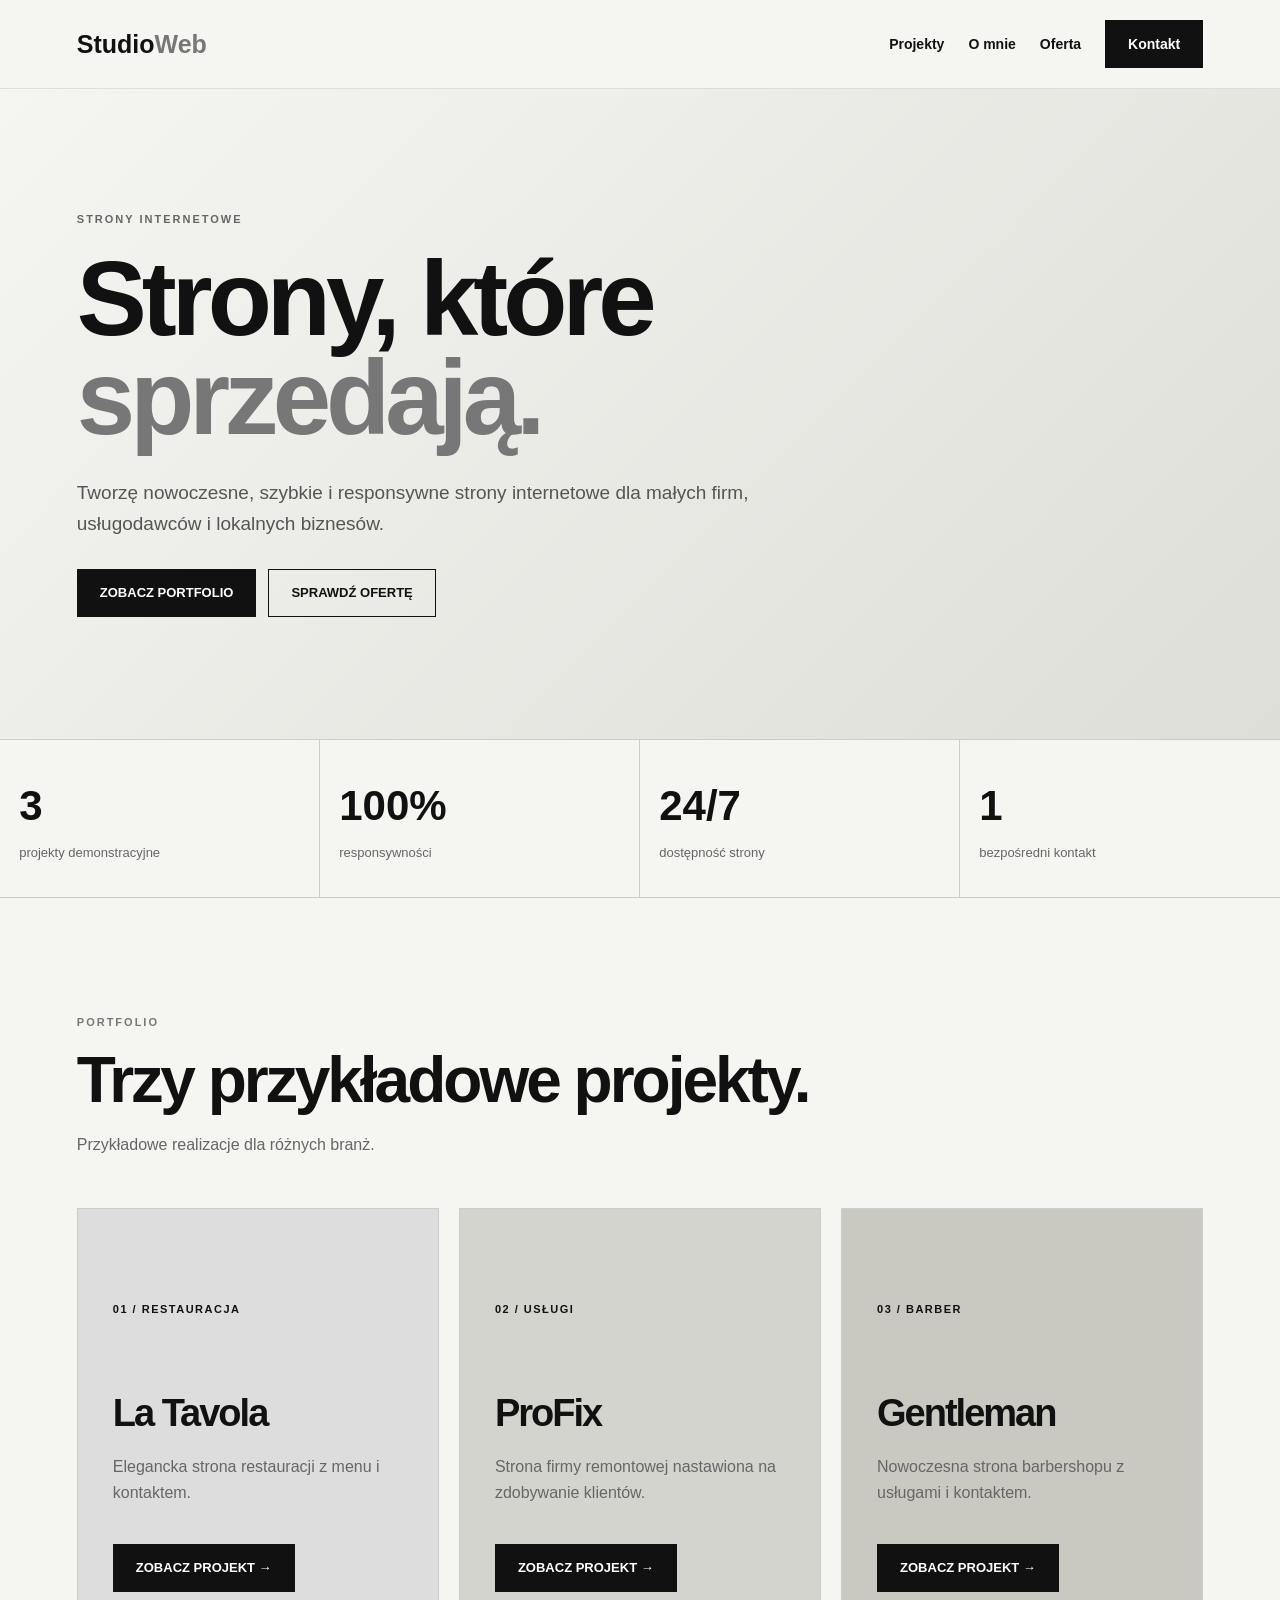
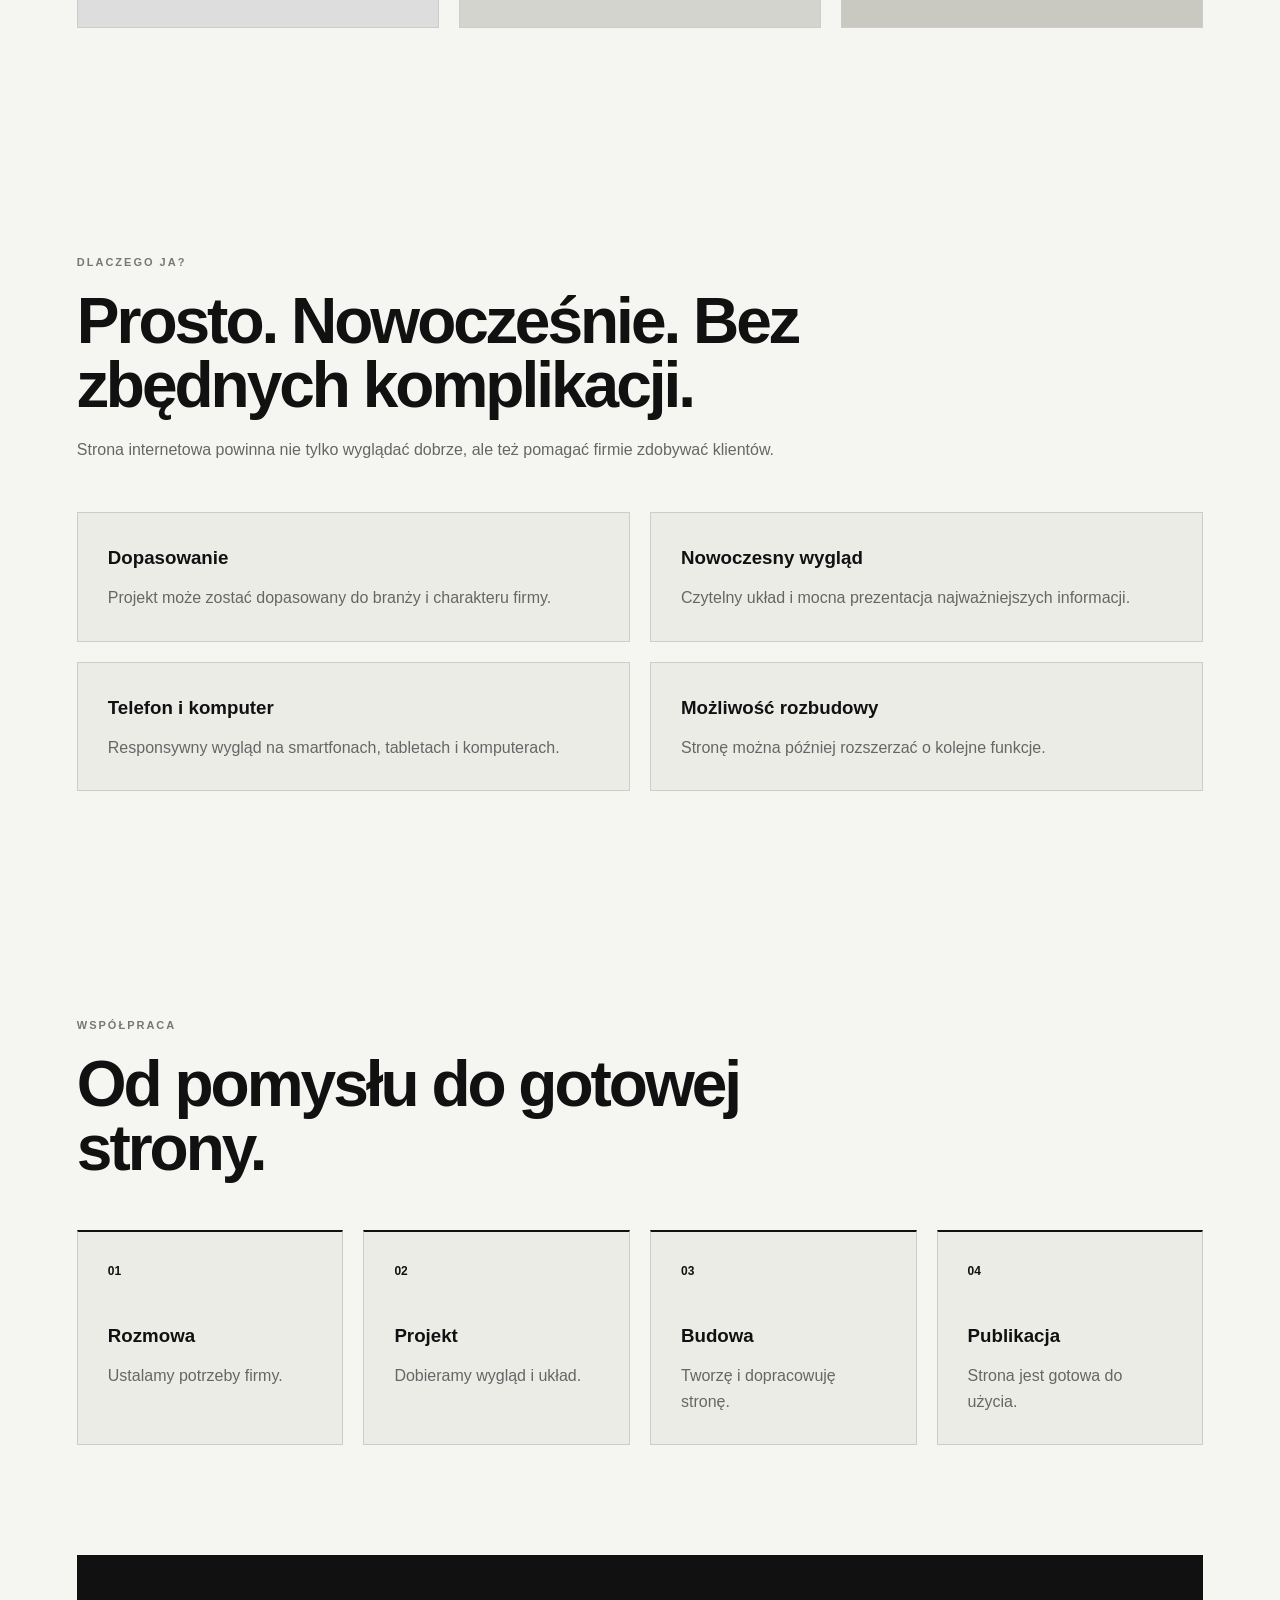
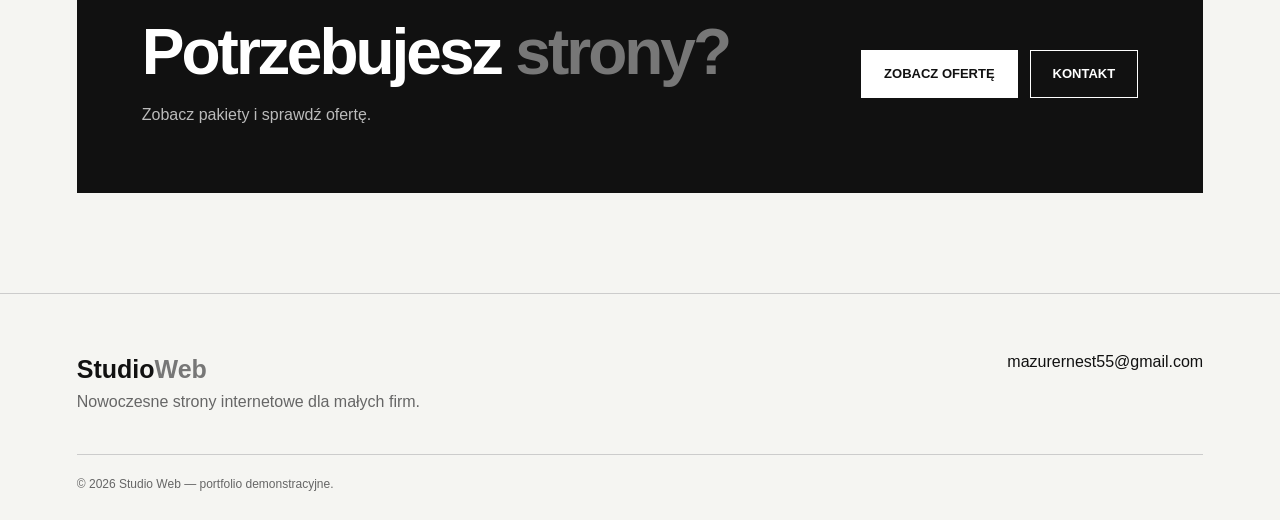
==== index.html @ ff01d0a1 "Add files via upload" ====
<!doctype html><html lang="pl"><head><meta charset="utf-8"><meta name="viewport" content="width=device-width,initial-scale=1"><meta name="description" content="Studio Web — portfolio stron internetowych"><title>Studio Web — Portfolio</title><link rel="stylesheet" href="style.css"></head><body>
<header class="nav"><a class="logo" href="index.html">Studio<span>Web</span></a><nav class="menu"><a href="#projekty">Projekty</a><a href="#o-mnie">O mnie</a><a href="oferta.html">Oferta</a><a class="btn dark" href="oferta.html#kontakt">Kontakt</a></nav></header>
<main><section class="hero"><div class="hero-content"><div class="label">STRONY INTERNETOWE</div><h1>Strony, które <span>sprzedają.</span></h1><p>Tworzę nowoczesne, szybkie i responsywne strony internetowe dla małych firm, usługodawców i lokalnych biznesów.</p><div class="buttons"><a class="btn dark" href="#projekty">ZOBACZ PORTFOLIO</a><a class="btn" href="oferta.html">SPRAWDŹ OFERTĘ</a></div></div></section>
<section class="stats"><div class="stat"><strong>3</strong><span>projekty demonstracyjne</span></div><div class="stat"><strong>100%</strong><span>responsywności</span></div><div class="stat"><strong>24/7</strong><span>dostępność strony</span></div><div class="stat"><strong>1</strong><span>bezpośredni kontakt</span></div></section>
<section id="projekty" class="section"><div class="heading"><small>PORTFOLIO</small><h2>Trzy przykładowe projekty.</h2><p>Przykładowe realizacje dla różnych branż.</p></div><div class="grid">
<a class="card" href="restauracja.html"><div><span class="card-number">01 / RESTAURACJA</span><h3>La Tavola</h3><p>Elegancka strona restauracji z menu i kontaktem.</p><span class="btn dark">ZOBACZ PROJEKT →</span></div></a>
<a class="card" href="remonty.html"><div><span class="card-number">02 / USŁUGI</span><h3>ProFix</h3><p>Strona firmy remontowej nastawiona na zdobywanie klientów.</p><span class="btn dark">ZOBACZ PROJEKT →</span></div></a>
<a class="card" href="barber.html"><div><span class="card-number">03 / BARBER</span><h3>Gentleman</h3><p>Nowoczesna strona barbershopu z usługami i kontaktem.</p><span class="btn dark">ZOBACZ PROJEKT →</span></div></a>
</div></section>
<section id="o-mnie" class="section"><div class="heading"><small>DLACZEGO JA?</small><h2>Prosto. Nowocześnie. Bez zbędnych komplikacji.</h2><p>Strona internetowa powinna nie tylko wyglądać dobrze, ale też pomagać firmie zdobywać klientów.</p></div><div class="about-grid"><article class="box"><h3>Dopasowanie</h3><p>Projekt może zostać dopasowany do branży i charakteru firmy.</p></article><article class="box"><h3>Nowoczesny wygląd</h3><p>Czytelny układ i mocna prezentacja najważniejszych informacji.</p></article><article class="box"><h3>Telefon i komputer</h3><p>Responsywny wygląd na smartfonach, tabletach i komputerach.</p></article><article class="box"><h3>Możliwość rozbudowy</h3><p>Stronę można później rozszerzać o kolejne funkcje.</p></article></div></section>
<section class="section"><div class="heading"><small>WSPÓŁPRACA</small><h2>Od pomysłu do gotowej strony.</h2></div><div class="features"><article class="feature"><strong>01</strong><h3>Rozmowa</h3><p>Ustalamy potrzeby firmy.</p></article><article class="feature"><strong>02</strong><h3>Projekt</h3><p>Dobieramy wygląd i układ.</p></article><article class="feature"><strong>03</strong><h3>Budowa</h3><p>Tworzę i dopracowuję stronę.</p></article><article class="feature"><strong>04</strong><h3>Publikacja</h3><p>Strona jest gotowa do użycia.</p></article></div></section>
<section class="cta"><div><h2>Potrzebujesz <span>strony?</span></h2><p>Zobacz pakiety i sprawdź ofertę.</p></div><div class="buttons"><a class="btn dark" href="oferta.html">ZOBACZ OFERTĘ</a><a class="btn" href="oferta.html#kontakt">KONTAKT</a></div></section></main>
<footer class="footer"><div class="footer-row"><div><div class="logo">Studio<span>Web</span></div><p>Nowoczesne strony internetowe dla małych firm.</p></div><a href="mailto:mazurernest55@gmail.com">mazurernest55@gmail.com</a></div><p class="copy">© 2026 Studio Web — portfolio demonstracyjne.</p></footer></body></html>
---- style.css ----
*{box-sizing:border-box;margin:0;padding:0}html{scroll-behavior:smooth}body{font-family:Arial,Helvetica,sans-serif;background:#f5f5f2;color:#111;line-height:1.6}a{text-decoration:none;color:inherit}.nav{padding:20px 6%;display:flex;justify-content:space-between;align-items:center;position:sticky;top:0;background:#f5f5f2;border-bottom:1px solid #ddd;z-index:10}.logo{font-size:25px;font-weight:800}.logo span,h1 span,h2 span{color:#777}.menu{display:flex;gap:24px;align-items:center}.menu a{font-weight:700;font-size:14px}.btn{display:inline-flex;align-items:center;justify-content:center;min-height:48px;padding:0 22px;border:1px solid #111;font-weight:800;font-size:13px;transition:.2s}.btn:hover{transform:translateY(-2px)}.dark{background:#111;color:#fff}.buttons{display:flex;gap:12px;flex-wrap:wrap}.hero,.page-hero{padding:120px 6%;min-height:650px;display:flex;flex-direction:column;justify-content:center;background:linear-gradient(135deg,#f5f5f2,#deded8)}.hero-content{max-width:900px}.label{font-size:11px;font-weight:800;letter-spacing:2px;color:#666;margin-bottom:20px}.hero h1,.page-hero h1{font-size:clamp(52px,9vw,105px);line-height:.95;letter-spacing:-5px;margin-bottom:30px}.hero p,.page-hero p{max-width:700px;color:#555;font-size:19px;margin-bottom:30px}.stats{display:grid;grid-template-columns:repeat(4,1fr);border-block:1px solid #ccc}.stat{padding:32px 6%;border-right:1px solid #ccc}.stat:last-child{border:0}.stat strong{display:block;font-size:42px}.stat span{font-size:13px;color:#666}.section{padding:110px 6%}.heading{max-width:760px;margin-bottom:50px}.heading small,.contact-intro small{font-size:11px;font-weight:800;letter-spacing:2px;color:#777}.heading h2{font-size:clamp(38px,5vw,65px);line-height:1;letter-spacing:-3px;margin:15px 0 20px}.heading p{color:#666}.grid,.price-grid{display:grid;grid-template-columns:repeat(3,1fr);gap:20px}.card{min-height:420px;padding:35px;display:flex;align-items:flex-end;background:#ddd;border:1px solid #ccc;transition:.25s}.card:nth-child(2){background:#d4d4ce}.card:nth-child(3){background:#c9c9c2}.card:hover{background:#111;color:#fff;transform:translateY(-7px)}.card-number{font-size:11px;font-weight:800;letter-spacing:1.5px;display:block;margin-bottom:65px}.card h3{font-size:38px;letter-spacing:-2px}.card p{color:#666;min-height:70px;margin:10px 0 20px}.card:hover p{color:#ccc}.about-grid{display:grid;grid-template-columns:repeat(2,1fr);gap:20px}.box,.feature{padding:30px;border:1px solid #ccc;background:#ecece7}.box h3,.feature h3{margin-bottom:12px}.box p,.feature p{color:#666}.features{display:grid;grid-template-columns:repeat(4,1fr);gap:20px}.feature{border-top:2px solid #111}.feature strong{display:block;margin-bottom:40px;font-size:12px}.cta{margin:0 6% 100px;padding:65px;background:#111;color:#fff;display:flex;justify-content:space-between;gap:35px;align-items:center}.cta h2{font-size:clamp(38px,5vw,65px);line-height:1;letter-spacing:-3px;margin-bottom:18px}.cta p{color:#bbb}.cta .btn{border-color:#fff;color:#fff}.cta .dark{background:#fff;color:#111}.price{padding:40px;border:1px solid #ccc;background:#ecece7}.price.featured{background:#111;color:#fff;transform:translateY(-10px)}.price small{font-size:11px;font-weight:800;letter-spacing:2px;color:#777}.price h3{font-size:34px;margin:18px 0}.amount{font-size:48px;font-weight:800;margin-bottom:25px}.price ul{list-style:none;margin-bottom:30px}.price li{padding:8px 0;border-bottom:1px solid #ccc;font-size:14px}.price.featured li{border-color:#444}.price .btn{width:100%}.faq{max-width:850px}.faq-item{border-top:1px solid #bbb}.faq-item:last-child{border-bottom:1px solid #bbb}.faq-item button{width:100%;padding:23px 0;border:0;background:transparent;display:flex;justify-content:space-between;font:inherit;font-weight:700;cursor:pointer}.answer{display:none;padding-bottom:23px;color:#666}.faq-item.open .answer{display:block}.contact-section{margin:0 6% 100px;padding:70px;background:#e5e5df;display:grid;grid-template-columns:.9fr 1.1fr;gap:70px}.contact-intro h2{font-size:clamp(42px,5vw,68px);line-height:1;letter-spacing:-3px;margin:15px 0 22px}.contact-intro p{max-width:500px;color:#666;margin-bottom:25px}.email-link{font-weight:800;border-bottom:2px solid}.contact-form{display:flex;flex-direction:column;gap:18px}.form-group{display:flex;flex-direction:column;gap:7px}.form-group label{font-size:12px;font-weight:800}.form-group input,.form-group select,.form-group textarea{padding:15px;border:1px solid #bbb;background:#fafaf7;font:inherit}.contact-form button{cursor:pointer}.form-note{font-size:12px;color:#777}.footer{padding:55px 6% 25px;border-top:1px solid #ccc}.footer-row{display:flex;justify-content:space-between;gap:30px;margin-bottom:40px}.footer p{color:#666}.copy{padding-top:20px;border-top:1px solid #ccc;font-size:12px}@media(max-width:900px){.menu a:not(.btn){display:none}.stats{grid-template-columns:repeat(2,1fr)}.stat:nth-child(2){border-right:0}.grid,.price-grid{grid-template-columns:1fr}.price.featured{transform:none}.features{grid-template-columns:repeat(2,1fr)}.cta{margin-inline:5%;padding:45px;flex-direction:column;align-items:flex-start}.contact-section{grid-template-columns:1fr;padding:45px;gap:45px}}@media(max-width:600px){.nav{padding:16px 5%}.hero,.page-hero{padding:85px 5%;min-height:570px}.hero h1,.page-hero h1{font-size:52px;letter-spacing:-3px}.section{padding:75px 5%}.stats{grid-template-columns:1fr}.stat{border-right:0;border-bottom:1px solid #ccc}.stat:last-child{border-bottom:0}.about-grid,.features{grid-template-columns:1fr}.card{min-height:370px}.cta{padding:35px 25px}.cta .btn,.buttons .btn{width:100%}.contact-section{margin-inline:5%;padding:35px 25px}.footer-row{flex-direction:column}}
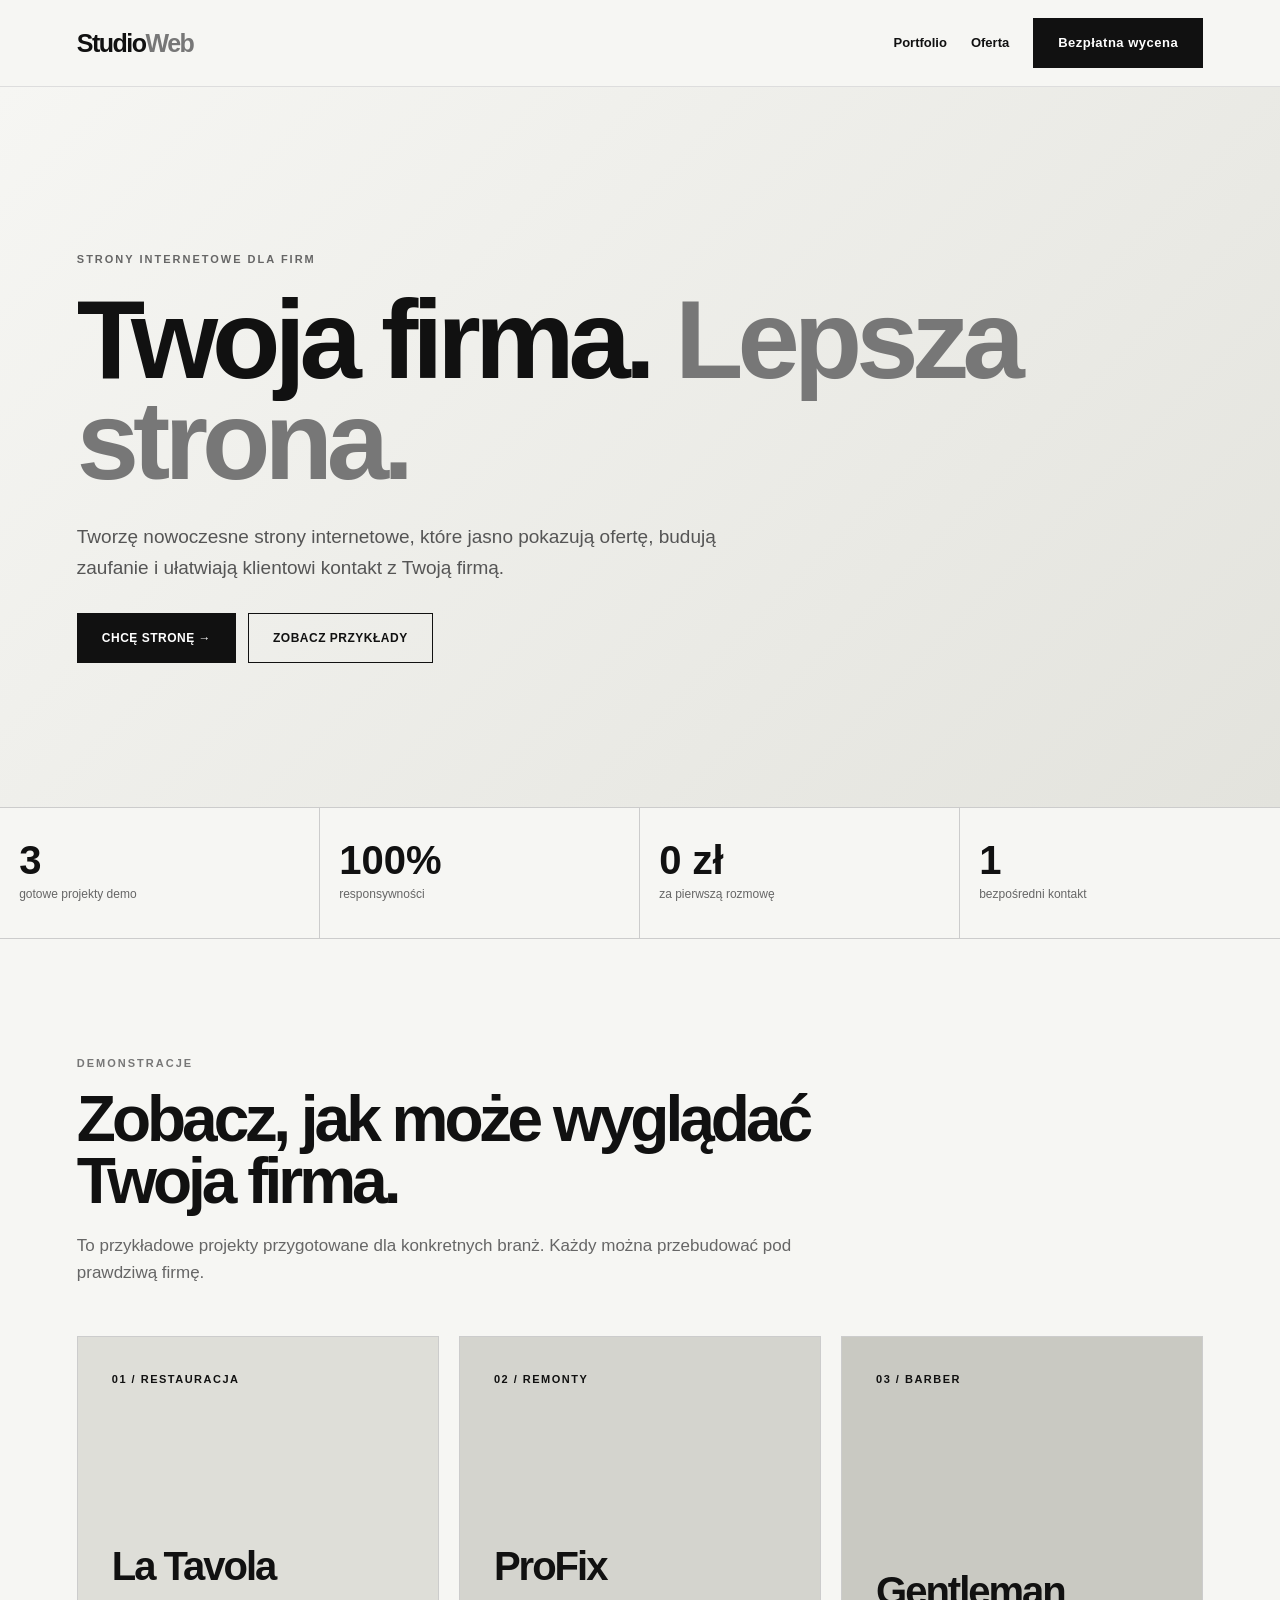
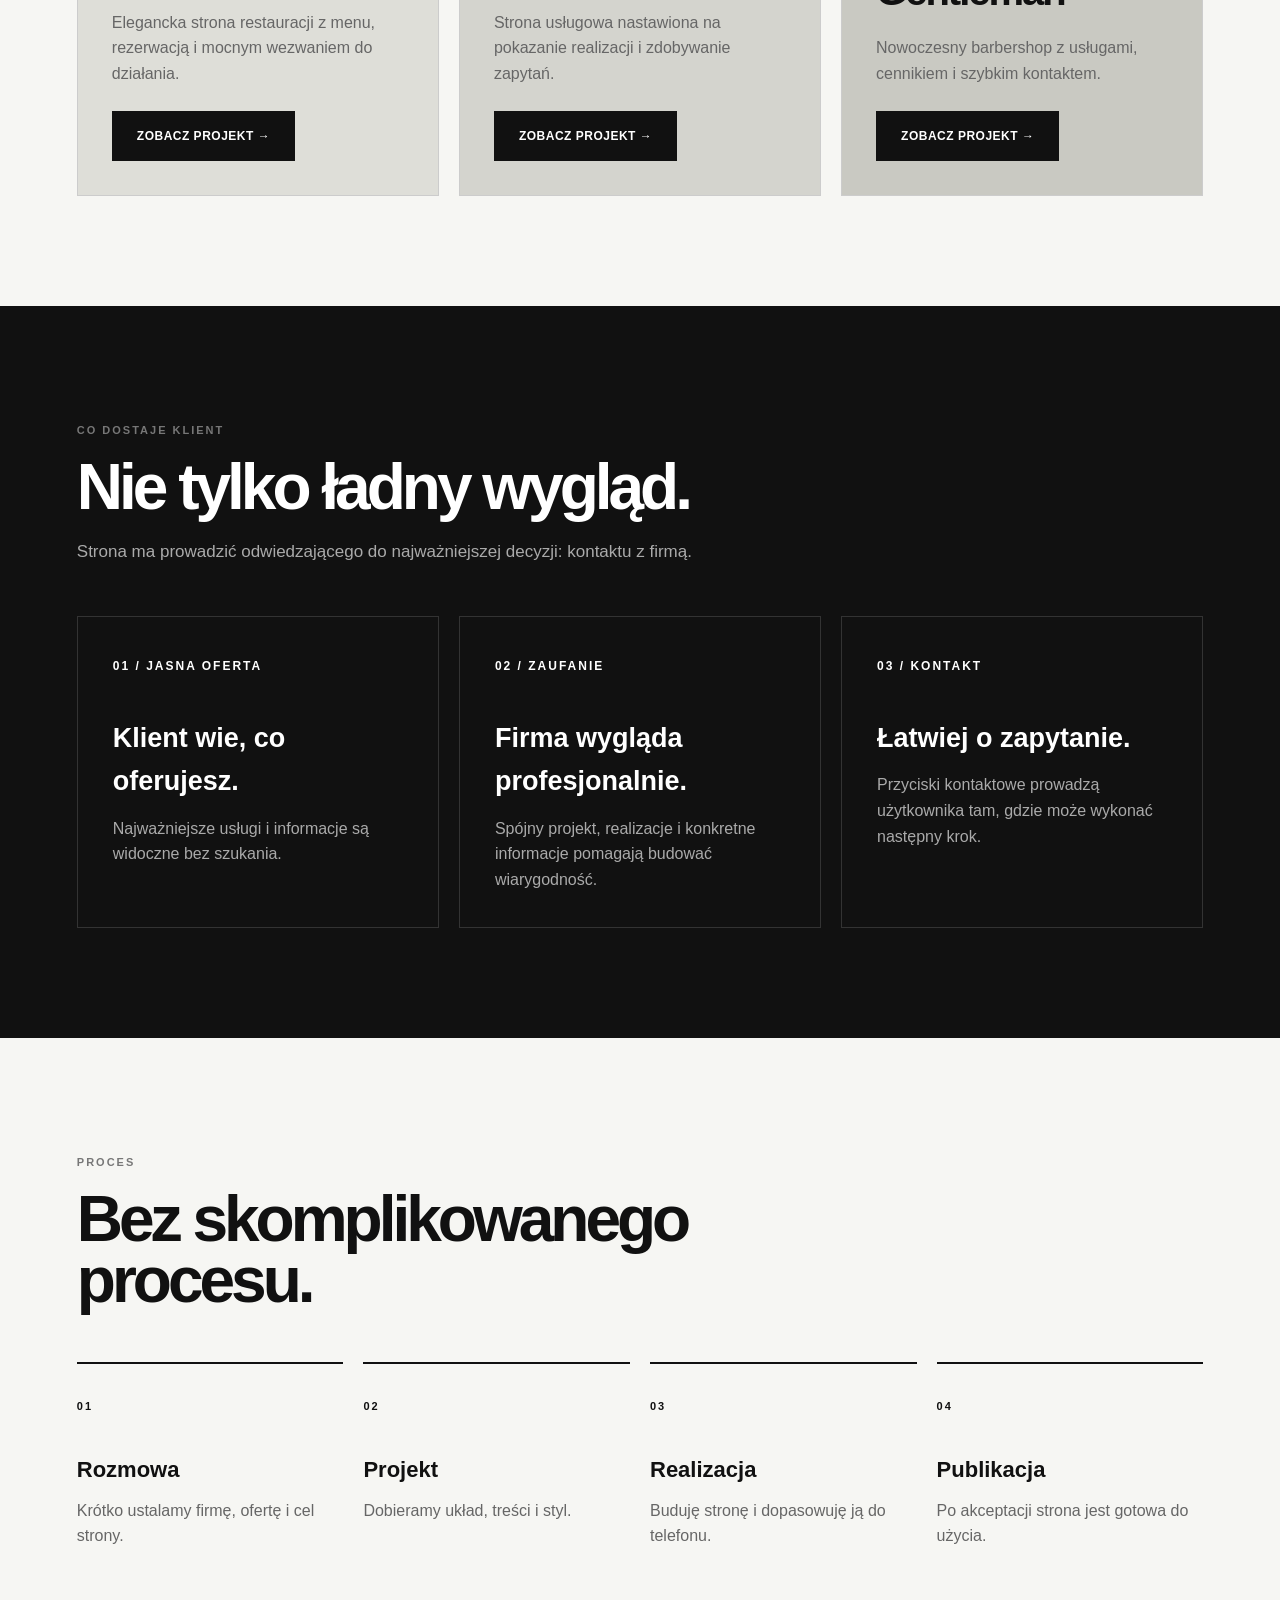
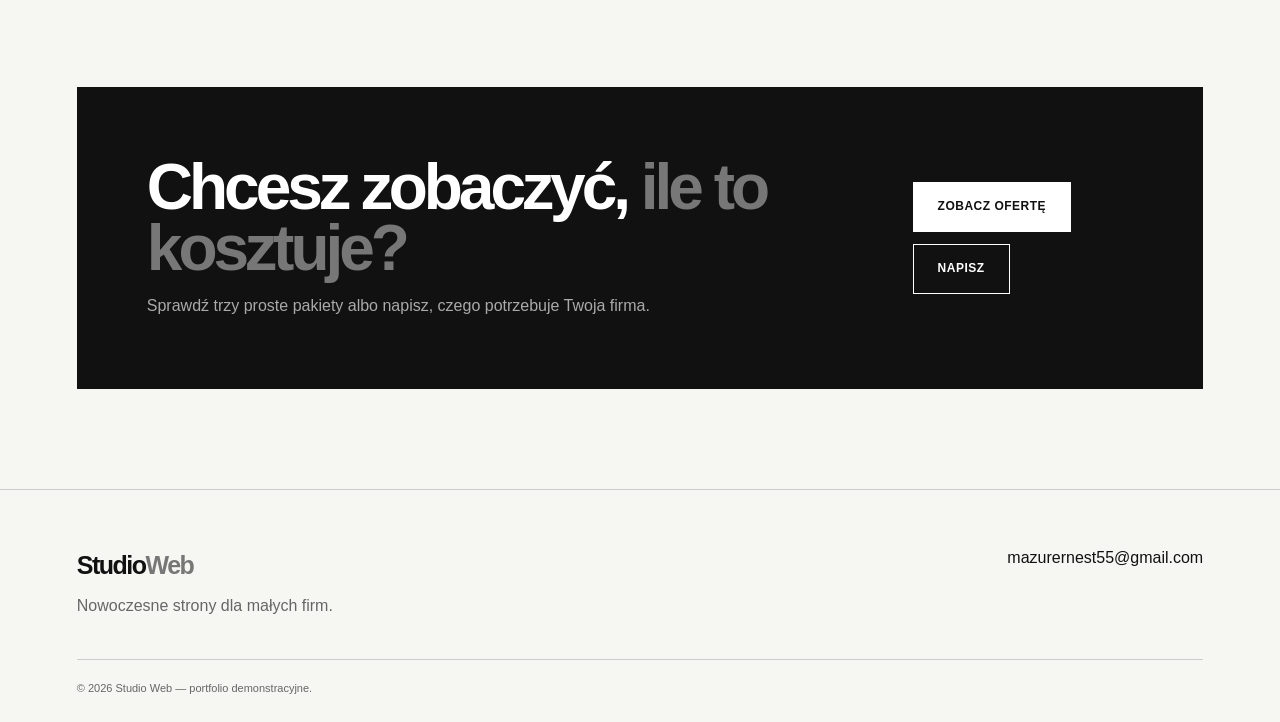
==== commit 1f261bd8: "Add files via upload" ====
--- a/index.html
+++ b/index.html
@@ -1,13 +1,29 @@
-<!doctype html><html lang="pl"><head><meta charset="utf-8"><meta name="viewport" content="width=device-width,initial-scale=1"><meta name="description" content="Studio Web — portfolio stron internetowych"><title>Studio Web — Portfolio</title><link rel="stylesheet" href="style.css"></head><body>
-<header class="nav"><a class="logo" href="index.html">Studio<span>Web</span></a><nav class="menu"><a href="#projekty">Projekty</a><a href="#o-mnie">O mnie</a><a href="oferta.html">Oferta</a><a class="btn dark" href="oferta.html#kontakt">Kontakt</a></nav></header>
-<main><section class="hero"><div class="hero-content"><div class="label">STRONY INTERNETOWE</div><h1>Strony, które <span>sprzedają.</span></h1><p>Tworzę nowoczesne, szybkie i responsywne strony internetowe dla małych firm, usługodawców i lokalnych biznesów.</p><div class="buttons"><a class="btn dark" href="#projekty">ZOBACZ PORTFOLIO</a><a class="btn" href="oferta.html">SPRAWDŹ OFERTĘ</a></div></div></section>
-<section class="stats"><div class="stat"><strong>3</strong><span>projekty demonstracyjne</span></div><div class="stat"><strong>100%</strong><span>responsywności</span></div><div class="stat"><strong>24/7</strong><span>dostępność strony</span></div><div class="stat"><strong>1</strong><span>bezpośredni kontakt</span></div></section>
-<section id="projekty" class="section"><div class="heading"><small>PORTFOLIO</small><h2>Trzy przykładowe projekty.</h2><p>Przykładowe realizacje dla różnych branż.</p></div><div class="grid">
-<a class="card" href="restauracja.html"><div><span class="card-number">01 / RESTAURACJA</span><h3>La Tavola</h3><p>Elegancka strona restauracji z menu i kontaktem.</p><span class="btn dark">ZOBACZ PROJEKT →</span></div></a>
-<a class="card" href="remonty.html"><div><span class="card-number">02 / USŁUGI</span><h3>ProFix</h3><p>Strona firmy remontowej nastawiona na zdobywanie klientów.</p><span class="btn dark">ZOBACZ PROJEKT →</span></div></a>
-<a class="card" href="barber.html"><div><span class="card-number">03 / BARBER</span><h3>Gentleman</h3><p>Nowoczesna strona barbershopu z usługami i kontaktem.</p><span class="btn dark">ZOBACZ PROJEKT →</span></div></a>
+<!DOCTYPE html>
+<html lang="pl"><head>
+<meta charset="UTF-8"><meta name="viewport" content="width=device-width, initial-scale=1.0">
+<meta name="description" content="Portfolio — Studio Web.">
+<title>Portfolio — Studio Web</title><link rel="stylesheet" href="style.css">
+</head><body>
+<header class="nav"><a href="index.html" class="logo">Studio<span>Web</span></a>
+<nav class="menu"><a href="index.html">Portfolio</a><a href="oferta.html#pakiety">Oferta</a><a href="oferta.html#kontakt" class="btn dark">Bezpłatna wycena</a></nav></header>
+
+<section class="hero"><div class="hero-content">
+<span class="label">STRONY INTERNETOWE DLA FIRM</span>
+<h1>Twoja firma. <span>Lepsza strona.</span></h1>
+<p>Tworzę nowoczesne strony internetowe, które jasno pokazują ofertę, budują zaufanie i ułatwiają klientowi kontakt z Twoją firmą.</p>
+<div class="buttons"><a class="btn dark" href="oferta.html#kontakt">CHCĘ STRONĘ →</a><a class="btn" href="#projekty">ZOBACZ PRZYKŁADY</a></div>
 </div></section>
-<section id="o-mnie" class="section"><div class="heading"><small>DLACZEGO JA?</small><h2>Prosto. Nowocześnie. Bez zbędnych komplikacji.</h2><p>Strona internetowa powinna nie tylko wyglądać dobrze, ale też pomagać firmie zdobywać klientów.</p></div><div class="about-grid"><article class="box"><h3>Dopasowanie</h3><p>Projekt może zostać dopasowany do branży i charakteru firmy.</p></article><article class="box"><h3>Nowoczesny wygląd</h3><p>Czytelny układ i mocna prezentacja najważniejszych informacji.</p></article><article class="box"><h3>Telefon i komputer</h3><p>Responsywny wygląd na smartfonach, tabletach i komputerach.</p></article><article class="box"><h3>Możliwość rozbudowy</h3><p>Stronę można później rozszerzać o kolejne funkcje.</p></article></div></section>
-<section class="section"><div class="heading"><small>WSPÓŁPRACA</small><h2>Od pomysłu do gotowej strony.</h2></div><div class="features"><article class="feature"><strong>01</strong><h3>Rozmowa</h3><p>Ustalamy potrzeby firmy.</p></article><article class="feature"><strong>02</strong><h3>Projekt</h3><p>Dobieramy wygląd i układ.</p></article><article class="feature"><strong>03</strong><h3>Budowa</h3><p>Tworzę i dopracowuję stronę.</p></article><article class="feature"><strong>04</strong><h3>Publikacja</h3><p>Strona jest gotowa do użycia.</p></article></div></section>
-<section class="cta"><div><h2>Potrzebujesz <span>strony?</span></h2><p>Zobacz pakiety i sprawdź ofertę.</p></div><div class="buttons"><a class="btn dark" href="oferta.html">ZOBACZ OFERTĘ</a><a class="btn" href="oferta.html#kontakt">KONTAKT</a></div></section></main>
-<footer class="footer"><div class="footer-row"><div><div class="logo">Studio<span>Web</span></div><p>Nowoczesne strony internetowe dla małych firm.</p></div><a href="mailto:mazurernest55@gmail.com">mazurernest55@gmail.com</a></div><p class="copy">© 2026 Studio Web — portfolio demonstracyjne.</p></footer></body></html>
+<section class="stats"><div class="stat"><strong>3</strong><span>gotowe projekty demo</span></div><div class="stat"><strong>100%</strong><span>responsywności</span></div><div class="stat"><strong>0 zł</strong><span>za pierwszą rozmowę</span></div><div class="stat"><strong>1</strong><span>bezpośredni kontakt</span></div></section>
+<section id="projekty" class="section"><div class="heading"><small>DEMONSTRACJE</small><h2>Zobacz, jak może wyglądać Twoja firma.</h2><p>To przykładowe projekty przygotowane dla konkretnych branż. Każdy można przebudować pod prawdziwą firmę.</p></div>
+<div class="grid">
+<a class="card" href="restauracja.html"><span class="card-num">01 / RESTAURACJA</span><h3>La Tavola</h3><p>Elegancka strona restauracji z menu, rezerwacją i mocnym wezwaniem do działania.</p><span class="btn dark">ZOBACZ PROJEKT →</span></a>
+<a class="card" href="remonty.html"><span class="card-num">02 / REMONTY</span><h3>ProFix</h3><p>Strona usługowa nastawiona na pokazanie realizacji i zdobywanie zapytań.</p><span class="btn dark">ZOBACZ PROJEKT →</span></a>
+<a class="card" href="barber.html"><span class="card-num">03 / BARBER</span><h3>Gentleman</h3><p>Nowoczesny barbershop z usługami, cennikiem i szybkim kontaktem.</p><span class="btn dark">ZOBACZ PROJEKT →</span></a>
+</div></section>
+<section class="section proof"><div class="heading"><small>CO DOSTAJE KLIENT</small><h2>Nie tylko ładny wygląd.</h2><p>Strona ma prowadzić odwiedzającego do najważniejszej decyzji: kontaktu z firmą.</p></div>
+<div class="proof-grid"><article class="proof-box"><strong>01 / JASNA OFERTA</strong><h3>Klient wie, co oferujesz.</h3><p>Najważniejsze usługi i informacje są widoczne bez szukania.</p></article><article class="proof-box"><strong>02 / ZAUFANIE</strong><h3>Firma wygląda profesjonalnie.</h3><p>Spójny projekt, realizacje i konkretne informacje pomagają budować wiarygodność.</p></article><article class="proof-box"><strong>03 / KONTAKT</strong><h3>Łatwiej o zapytanie.</h3><p>Przyciski kontaktowe prowadzą użytkownika tam, gdzie może wykonać następny krok.</p></article></div></section>
+<section class="section"><div class="heading"><small>PROCES</small><h2>Bez skomplikowanego procesu.</h2></div><div class="features"><article class="feature"><strong>01</strong><h3>Rozmowa</h3><p>Krótko ustalamy firmę, ofertę i cel strony.</p></article><article class="feature"><strong>02</strong><h3>Projekt</h3><p>Dobieramy układ, treści i styl.</p></article><article class="feature"><strong>03</strong><h3>Realizacja</h3><p>Buduję stronę i dopasowuję ją do telefonu.</p></article><article class="feature"><strong>04</strong><h3>Publikacja</h3><p>Po akceptacji strona jest gotowa do użycia.</p></article></div></section>
+<section class="cta"><div><h2>Chcesz zobaczyć, <span>ile to kosztuje?</span></h2><p>Sprawdź trzy proste pakiety albo napisz, czego potrzebuje Twoja firma.</p></div><div class="buttons"><a class="btn dark" href="oferta.html#pakiety">ZOBACZ OFERTĘ</a><a class="btn" href="oferta.html#kontakt">NAPISZ</a></div></section>
+
+<footer class="footer"><div class="footer-row"><div><div class="logo">Studio<span>Web</span></div><p>Nowoczesne strony dla małych firm.</p></div><a href="mailto:mazurernest55@gmail.com">mazurernest55@gmail.com</a></div><p class="copy">© 2026 Studio Web — portfolio demonstracyjne.</p></footer>
+<script></script></body></html>
--- a/style.css
+++ b/style.css
@@ -1 +1,29 @@
-*{box-sizing:border-box;margin:0;padding:0}html{scroll-behavior:smooth}body{font-family:Arial,Helvetica,sans-serif;background:#f5f5f2;color:#111;line-height:1.6}a{text-decoration:none;color:inherit}.nav{padding:20px 6%;display:flex;justify-content:space-between;align-items:center;position:sticky;top:0;background:#f5f5f2;border-bottom:1px solid #ddd;z-index:10}.logo{font-size:25px;font-weight:800}.logo span,h1 span,h2 span{color:#777}.menu{display:flex;gap:24px;align-items:center}.menu a{font-weight:700;font-size:14px}.btn{display:inline-flex;align-items:center;justify-content:center;min-height:48px;padding:0 22px;border:1px solid #111;font-weight:800;font-size:13px;transition:.2s}.btn:hover{transform:translateY(-2px)}.dark{background:#111;color:#fff}.buttons{display:flex;gap:12px;flex-wrap:wrap}.hero,.page-hero{padding:120px 6%;min-height:650px;display:flex;flex-direction:column;justify-content:center;background:linear-gradient(135deg,#f5f5f2,#deded8)}.hero-content{max-width:900px}.label{font-size:11px;font-weight:800;letter-spacing:2px;color:#666;margin-bottom:20px}.hero h1,.page-hero h1{font-size:clamp(52px,9vw,105px);line-height:.95;letter-spacing:-5px;margin-bottom:30px}.hero p,.page-hero p{max-width:700px;color:#555;font-size:19px;margin-bottom:30px}.stats{display:grid;grid-template-columns:repeat(4,1fr);border-block:1px solid #ccc}.stat{padding:32px 6%;border-right:1px solid #ccc}.stat:last-child{border:0}.stat strong{display:block;font-size:42px}.stat span{font-size:13px;color:#666}.section{padding:110px 6%}.heading{max-width:760px;margin-bottom:50px}.heading small,.contact-intro small{font-size:11px;font-weight:800;letter-spacing:2px;color:#777}.heading h2{font-size:clamp(38px,5vw,65px);line-height:1;letter-spacing:-3px;margin:15px 0 20px}.heading p{color:#666}.grid,.price-grid{display:grid;grid-template-columns:repeat(3,1fr);gap:20px}.card{min-height:420px;padding:35px;display:flex;align-items:flex-end;background:#ddd;border:1px solid #ccc;transition:.25s}.card:nth-child(2){background:#d4d4ce}.card:nth-child(3){background:#c9c9c2}.card:hover{background:#111;color:#fff;transform:translateY(-7px)}.card-number{font-size:11px;font-weight:800;letter-spacing:1.5px;display:block;margin-bottom:65px}.card h3{font-size:38px;letter-spacing:-2px}.card p{color:#666;min-height:70px;margin:10px 0 20px}.card:hover p{color:#ccc}.about-grid{display:grid;grid-template-columns:repeat(2,1fr);gap:20px}.box,.feature{padding:30px;border:1px solid #ccc;background:#ecece7}.box h3,.feature h3{margin-bottom:12px}.box p,.feature p{color:#666}.features{display:grid;grid-template-columns:repeat(4,1fr);gap:20px}.feature{border-top:2px solid #111}.feature strong{display:block;margin-bottom:40px;font-size:12px}.cta{margin:0 6% 100px;padding:65px;background:#111;color:#fff;display:flex;justify-content:space-between;gap:35px;align-items:center}.cta h2{font-size:clamp(38px,5vw,65px);line-height:1;letter-spacing:-3px;margin-bottom:18px}.cta p{color:#bbb}.cta .btn{border-color:#fff;color:#fff}.cta .dark{background:#fff;color:#111}.price{padding:40px;border:1px solid #ccc;background:#ecece7}.price.featured{background:#111;color:#fff;transform:translateY(-10px)}.price small{font-size:11px;font-weight:800;letter-spacing:2px;color:#777}.price h3{font-size:34px;margin:18px 0}.amount{font-size:48px;font-weight:800;margin-bottom:25px}.price ul{list-style:none;margin-bottom:30px}.price li{padding:8px 0;border-bottom:1px solid #ccc;font-size:14px}.price.featured li{border-color:#444}.price .btn{width:100%}.faq{max-width:850px}.faq-item{border-top:1px solid #bbb}.faq-item:last-child{border-bottom:1px solid #bbb}.faq-item button{width:100%;padding:23px 0;border:0;background:transparent;display:flex;justify-content:space-between;font:inherit;font-weight:700;cursor:pointer}.answer{display:none;padding-bottom:23px;color:#666}.faq-item.open .answer{display:block}.contact-section{margin:0 6% 100px;padding:70px;background:#e5e5df;display:grid;grid-template-columns:.9fr 1.1fr;gap:70px}.contact-intro h2{font-size:clamp(42px,5vw,68px);line-height:1;letter-spacing:-3px;margin:15px 0 22px}.contact-intro p{max-width:500px;color:#666;margin-bottom:25px}.email-link{font-weight:800;border-bottom:2px solid}.contact-form{display:flex;flex-direction:column;gap:18px}.form-group{display:flex;flex-direction:column;gap:7px}.form-group label{font-size:12px;font-weight:800}.form-group input,.form-group select,.form-group textarea{padding:15px;border:1px solid #bbb;background:#fafaf7;font:inherit}.contact-form button{cursor:pointer}.form-note{font-size:12px;color:#777}.footer{padding:55px 6% 25px;border-top:1px solid #ccc}.footer-row{display:flex;justify-content:space-between;gap:30px;margin-bottom:40px}.footer p{color:#666}.copy{padding-top:20px;border-top:1px solid #ccc;font-size:12px}@media(max-width:900px){.menu a:not(.btn){display:none}.stats{grid-template-columns:repeat(2,1fr)}.stat:nth-child(2){border-right:0}.grid,.price-grid{grid-template-columns:1fr}.price.featured{transform:none}.features{grid-template-columns:repeat(2,1fr)}.cta{margin-inline:5%;padding:45px;flex-direction:column;align-items:flex-start}.contact-section{grid-template-columns:1fr;padding:45px;gap:45px}}@media(max-width:600px){.nav{padding:16px 5%}.hero,.page-hero{padding:85px 5%;min-height:570px}.hero h1,.page-hero h1{font-size:52px;letter-spacing:-3px}.section{padding:75px 5%}.stats{grid-template-columns:1fr}.stat{border-right:0;border-bottom:1px solid #ccc}.stat:last-child{border-bottom:0}.about-grid,.features{grid-template-columns:1fr}.card{min-height:370px}.cta{padding:35px 25px}.cta .btn,.buttons .btn{width:100%}.contact-section{margin-inline:5%;padding:35px 25px}.footer-row{flex-direction:column}}
+
+*{box-sizing:border-box;margin:0;padding:0}
+html{scroll-behavior:smooth}
+body{font-family:Arial,Helvetica,sans-serif;background:#f6f6f3;color:#111;line-height:1.6}
+a{text-decoration:none;color:inherit}
+.nav{position:sticky;top:0;z-index:1000;background:rgba(246,246,243,.96);backdrop-filter:blur(10px);border-bottom:1px solid #ddd;padding:18px 6%;display:flex;align-items:center;justify-content:space-between}
+.logo{font-size:25px;font-weight:900;letter-spacing:-1.5px}.logo span{color:#777}
+.menu{display:flex;align-items:center;gap:24px}.menu a{font-size:13px;font-weight:800}.menu a:hover{opacity:.55}
+.btn{display:inline-flex;align-items:center;justify-content:center;min-height:50px;padding:0 24px;border:1px solid #111;font-size:12px;font-weight:900;letter-spacing:.5px;transition:.2s;cursor:pointer}.btn:hover{transform:translateY(-2px)}.btn.dark{background:#111;color:#fff}
+.hero,.page-hero{padding:120px 6% 100px;background:linear-gradient(135deg,#f6f6f3,#e3e3dd)}
+.hero{min-height:720px;display:flex;align-items:center}.hero-content{max-width:1000px}
+.label{display:block;font-size:11px;font-weight:900;letter-spacing:2px;color:#666;margin-bottom:20px}
+h1{font-size:clamp(54px,9vw,112px);line-height:.91;letter-spacing:-6px;margin-bottom:30px}h1 span,h2 span{color:#777}
+.hero p,.page-hero p{max-width:700px;font-size:19px;color:#555;margin-bottom:30px}
+.buttons{display:flex;gap:12px;flex-wrap:wrap}
+.stats{display:grid;grid-template-columns:repeat(4,1fr);border-top:1px solid #ccc;border-bottom:1px solid #ccc}.stat{padding:32px 6%;border-right:1px solid #ccc}.stat:last-child{border:0}.stat strong{display:block;font-size:40px;line-height:1}.stat span{font-size:12px;color:#666}
+.section{padding:110px 6%}.heading{max-width:780px;margin-bottom:50px}.heading small{font-size:11px;font-weight:900;letter-spacing:2px;color:#777}.heading h2{font-size:clamp(40px,5vw,68px);line-height:.96;letter-spacing:-4px;margin:15px 0 20px}.heading p{font-size:17px;color:#666}
+.grid{display:grid;grid-template-columns:repeat(3,1fr);gap:20px}.card{min-height:460px;padding:34px;display:flex;flex-direction:column;justify-content:flex-end;background:#deded8;border:1px solid #ccc;transition:.25s}.card:nth-child(2){background:#d4d4ce}.card:nth-child(3){background:#c9c9c2}.card:hover{background:#111;color:#fff;transform:translateY(-7px)}.card-num{font-size:11px;font-weight:900;letter-spacing:1.5px;margin-bottom:auto}.card h3{font-size:40px;letter-spacing:-2px}.card p{color:#666;margin:12px 0 25px}.card:hover p{color:#ccc}.card .btn{width:max-content}
+.proof{background:#111;color:#fff}.proof .heading p{color:#aaa}.proof-grid{display:grid;grid-template-columns:repeat(3,1fr);gap:20px}.proof-box{padding:35px;border:1px solid #333}.proof-box strong{font-size:12px;letter-spacing:2px}.proof-box h3{font-size:27px;margin:40px 0 12px}.proof-box p{color:#aaa}
+.features{display:grid;grid-template-columns:repeat(4,1fr);gap:20px}.feature{border-top:2px solid #111;padding:28px 0}.feature strong{font-size:11px;letter-spacing:2px}.feature h3{font-size:22px;margin:35px 0 10px}.feature p{color:#666}
+.cta{margin:0 6% 100px;padding:70px;background:#111;color:#fff;display:flex;align-items:center;justify-content:space-between;gap:30px}.cta h2{font-size:clamp(38px,5vw,65px);line-height:.95;letter-spacing:-4px;margin-bottom:15px}.cta p{color:#aaa;max-width:600px}.cta .btn{border-color:#fff}.cta .btn.dark{background:#fff;color:#111}
+.page-hero{min-height:620px;display:flex;flex-direction:column;justify-content:center}.page-hero h1{max-width:1000px}
+.price-grid{display:grid;grid-template-columns:repeat(3,1fr);gap:20px}.price{background:#ecece7;border:1px solid #ccc;padding:40px}.price.featured{background:#111;color:#fff;transform:translateY(-12px)}.price small{font-size:11px;font-weight:900;letter-spacing:2px;color:#777}.price.featured small{color:#aaa}.price h3{font-size:34px;margin:18px 0}.amount{font-size:48px;font-weight:900;letter-spacing:-2px;margin-bottom:25px}.price ul{list-style:none;margin-bottom:30px}.price li{padding:9px 0;border-bottom:1px solid #ccc;font-size:14px}.price.featured li{border-color:#444}.price .btn{width:100%}
+.faq{max-width:850px}.faq-item{border-top:1px solid #bbb}.faq-item:last-child{border-bottom:1px solid #bbb}.faq-item button{width:100%;padding:23px 0;border:0;background:transparent;text-align:left;font:inherit;font-weight:800;display:flex;justify-content:space-between;cursor:pointer}.answer{display:none;padding:0 0 22px;color:#666}.faq-item.open .answer{display:block}
+.contact-section{margin:0 6% 100px;padding:75px;background:#e4e4de;display:grid;grid-template-columns:.9fr 1.1fr;gap:70px}.contact-intro h2{font-size:clamp(42px,5vw,68px);line-height:.95;letter-spacing:-4px;margin:15px 0 22px}.contact-intro p{color:#666;margin-bottom:25px}.email-link{font-weight:900;border-bottom:2px solid #111;padding-bottom:4px}.contact-form{display:flex;flex-direction:column;gap:18px}.form-group{display:flex;flex-direction:column;gap:7px}.form-group label{font-size:11px;font-weight:900}.form-group input,.form-group select,.form-group textarea{font:inherit;padding:15px;border:1px solid #bbb;background:#fafaf7;outline:0}.form-group textarea{resize:vertical}.form-note{font-size:11px;color:#777}
+.footer{border-top:1px solid #ccc;padding:55px 6% 25px}.footer-row{display:flex;justify-content:space-between;gap:30px;margin-bottom:40px}.footer p{color:#666;margin-top:8px}.copy{font-size:11px;border-top:1px solid #ccc;padding-top:20px}
+.demo-note{background:#fff3cd;border-bottom:1px solid #e6d38b;padding:12px 6%;font-size:12px;color:#594b1a}
+@media(max-width:900px){.menu a:not(.btn){display:none}.grid,.price-grid,.proof-grid{grid-template-columns:1fr}.features{grid-template-columns:repeat(2,1fr)}.price.featured{transform:none}.contact-section{grid-template-columns:1fr}.cta{flex-direction:column;align-items:flex-start}.stats{grid-template-columns:repeat(2,1fr)}.stat:nth-child(2){border-right:0}}
+@media(max-width:600px){.nav{padding:16px 5%}.hero,.page-hero{padding:85px 5% 75px}.hero h1,.page-hero h1{font-size:53px;letter-spacing:-3px}.section{padding:80px 5%}.stats{grid-template-columns:1fr}.stat{border-right:0;border-bottom:1px solid #ccc}.features{grid-template-columns:1fr}.card{min-height:400px}.cta{margin:0 5% 75px;padding:35px 25px}.contact-section{margin:0 5% 75px;padding:35px 25px}.footer-row{flex-direction:column}.buttons .btn{width:100%}}
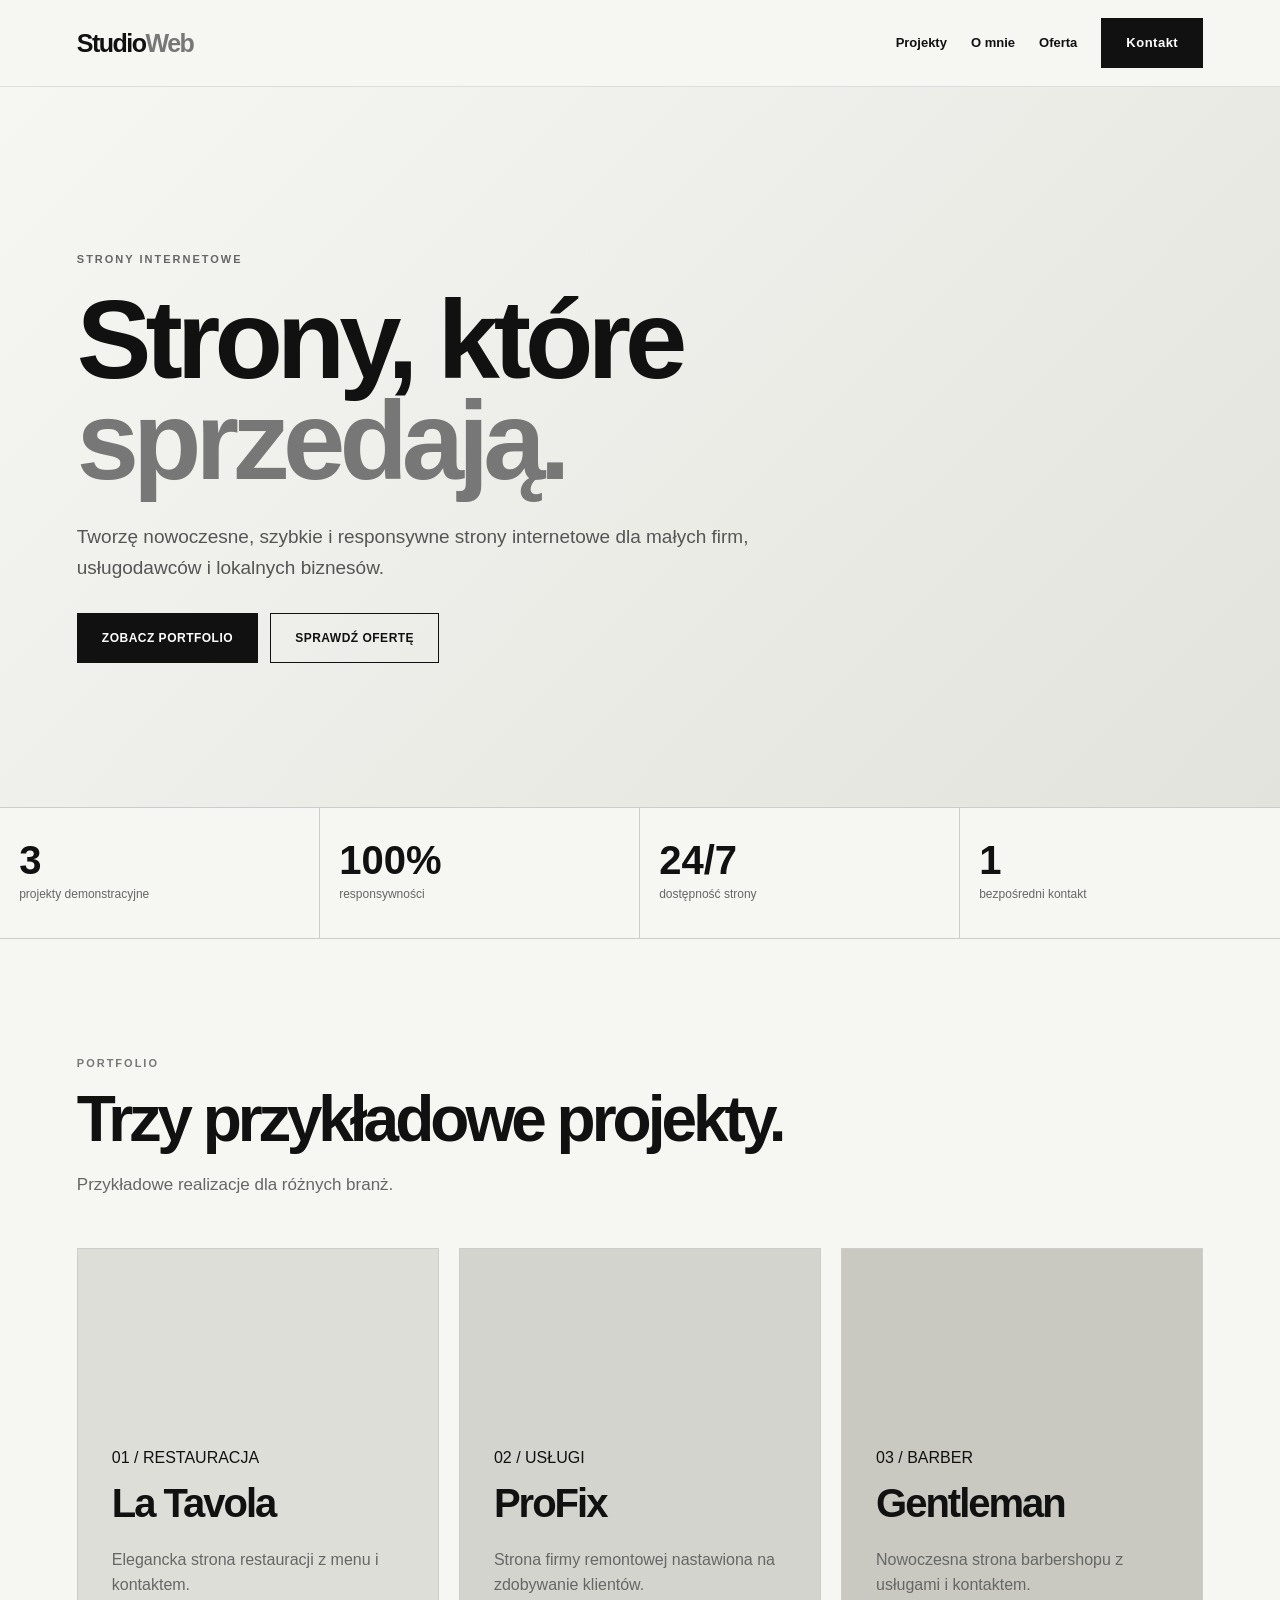
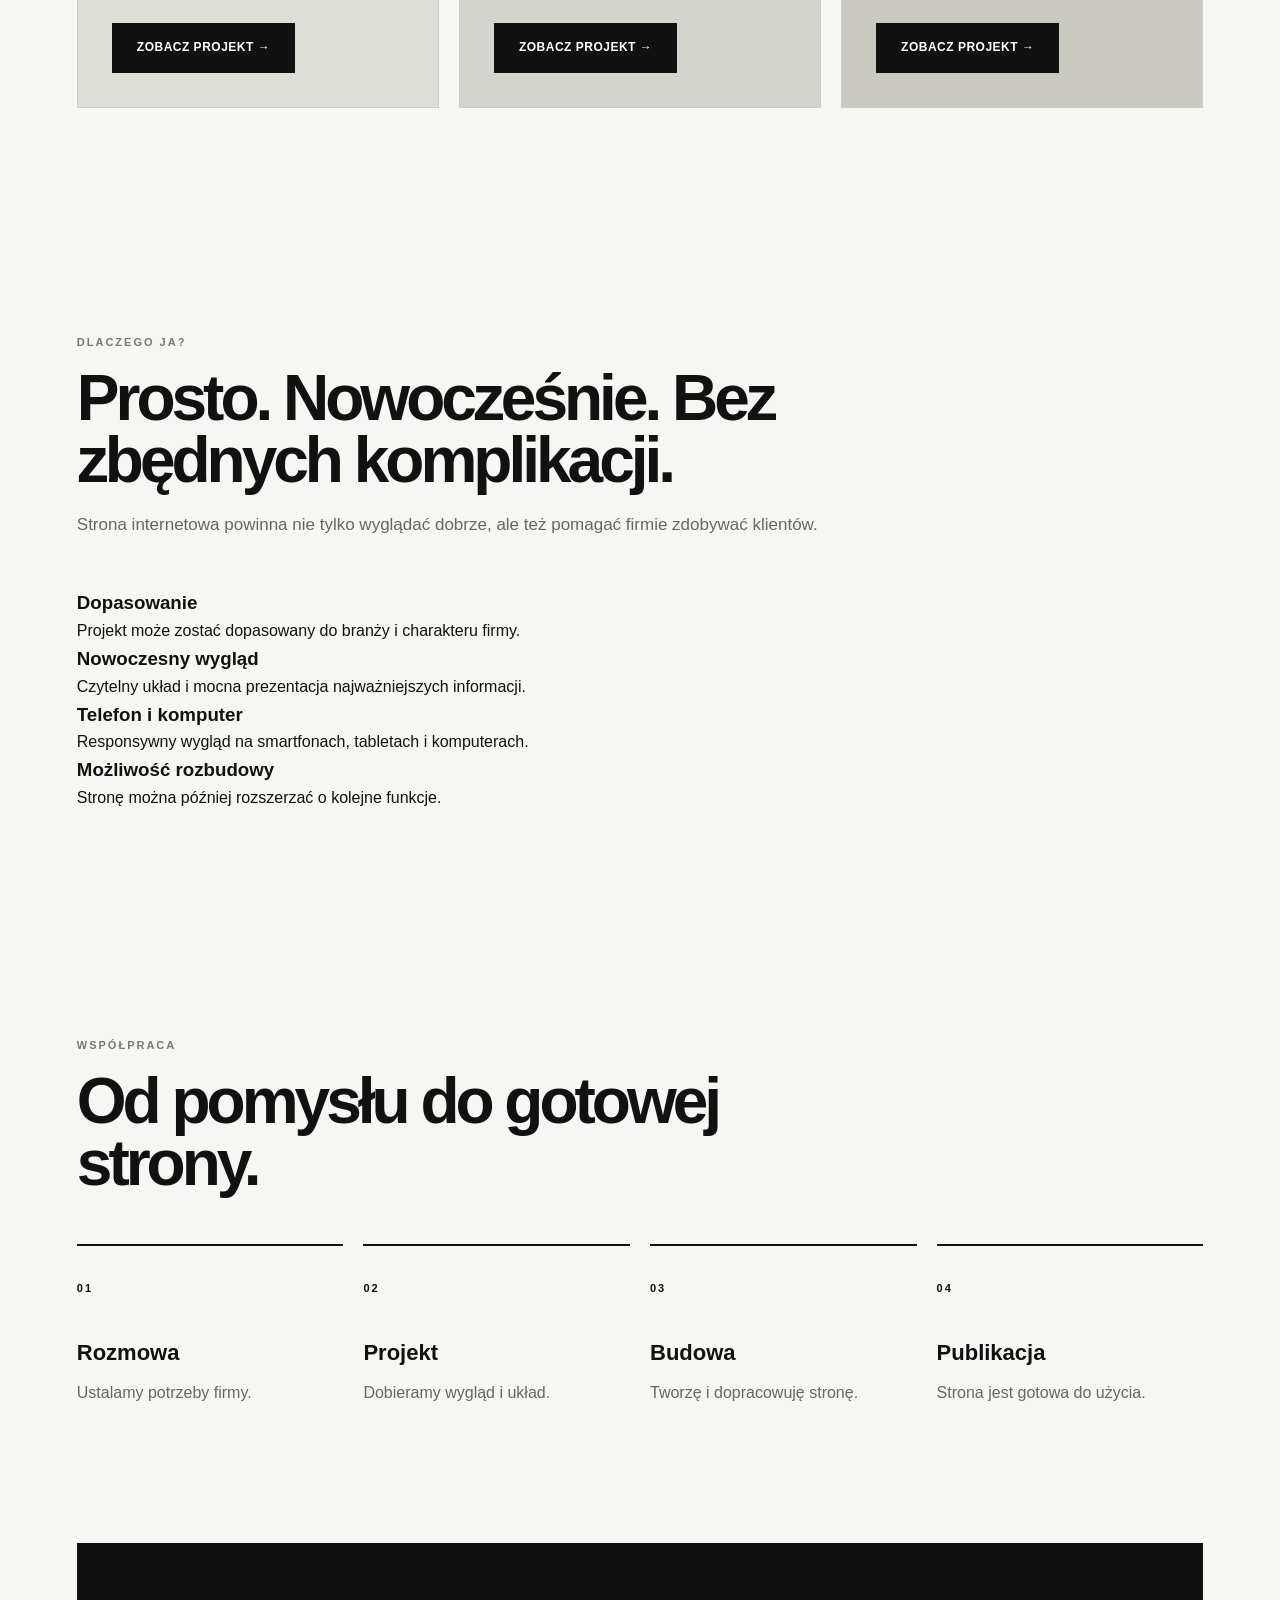
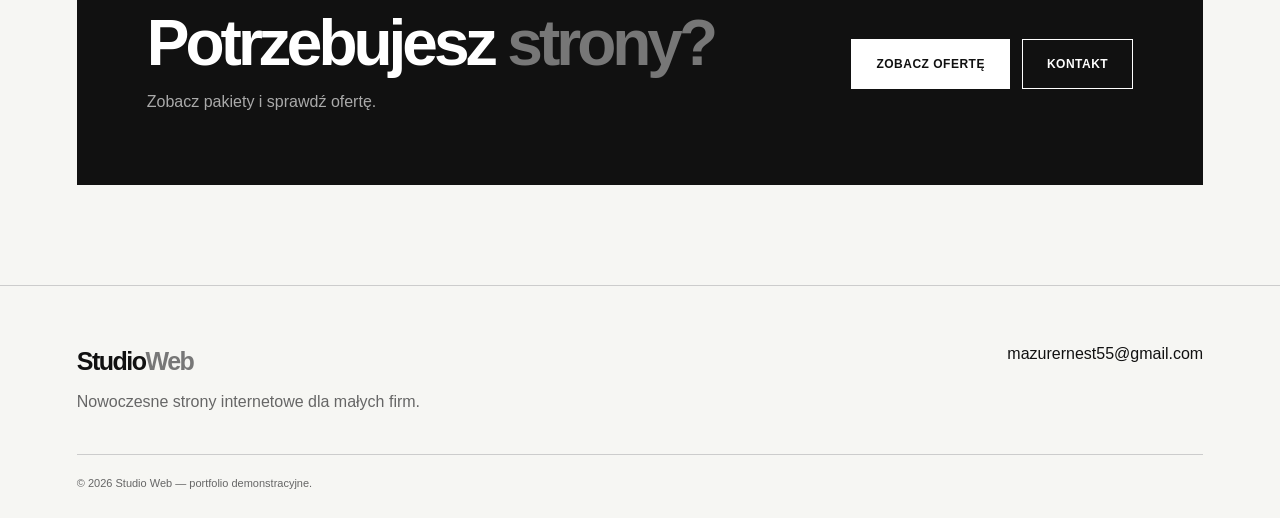
==== commit a44aafe2: "Add files via upload" ====
--- a/index.html
+++ b/index.html
@@ -1,29 +1,13 @@
-<!DOCTYPE html>
-<html lang="pl"><head>
-<meta charset="UTF-8"><meta name="viewport" content="width=device-width, initial-scale=1.0">
-<meta name="description" content="Portfolio — Studio Web.">
-<title>Portfolio — Studio Web</title><link rel="stylesheet" href="style.css">
-</head><body>
-<header class="nav"><a href="index.html" class="logo">Studio<span>Web</span></a>
-<nav class="menu"><a href="index.html">Portfolio</a><a href="oferta.html#pakiety">Oferta</a><a href="oferta.html#kontakt" class="btn dark">Bezpłatna wycena</a></nav></header>
-
-<section class="hero"><div class="hero-content">
-<span class="label">STRONY INTERNETOWE DLA FIRM</span>
-<h1>Twoja firma. <span>Lepsza strona.</span></h1>
-<p>Tworzę nowoczesne strony internetowe, które jasno pokazują ofertę, budują zaufanie i ułatwiają klientowi kontakt z Twoją firmą.</p>
-<div class="buttons"><a class="btn dark" href="oferta.html#kontakt">CHCĘ STRONĘ →</a><a class="btn" href="#projekty">ZOBACZ PRZYKŁADY</a></div>
+<!doctype html><html lang="pl"><head><meta charset="utf-8"><meta name="viewport" content="width=device-width,initial-scale=1"><meta name="description" content="Studio Web — portfolio stron internetowych"><title>Studio Web — Portfolio</title><link rel="stylesheet" href="style.css"></head><body>
+<header class="nav"><a class="logo" href="index.html">Studio<span>Web</span></a><nav class="menu"><a href="#projekty">Projekty</a><a href="#o-mnie">O mnie</a><a href="oferta.html">Oferta</a><a class="btn dark" href="oferta.html#kontakt">Kontakt</a></nav></header>
+<main><section class="hero"><div class="hero-content"><div class="label">STRONY INTERNETOWE</div><h1>Strony, które <span>sprzedają.</span></h1><p>Tworzę nowoczesne, szybkie i responsywne strony internetowe dla małych firm, usługodawców i lokalnych biznesów.</p><div class="buttons"><a class="btn dark" href="#projekty">ZOBACZ PORTFOLIO</a><a class="btn" href="oferta.html">SPRAWDŹ OFERTĘ</a></div></div></section>
+<section class="stats"><div class="stat"><strong>3</strong><span>projekty demonstracyjne</span></div><div class="stat"><strong>100%</strong><span>responsywności</span></div><div class="stat"><strong>24/7</strong><span>dostępność strony</span></div><div class="stat"><strong>1</strong><span>bezpośredni kontakt</span></div></section>
+<section id="projekty" class="section"><div class="heading"><small>PORTFOLIO</small><h2>Trzy przykładowe projekty.</h2><p>Przykładowe realizacje dla różnych branż.</p></div><div class="grid">
+<a class="card" href="restauracja.html"><div><span class="card-number">01 / RESTAURACJA</span><h3>La Tavola</h3><p>Elegancka strona restauracji z menu i kontaktem.</p><span class="btn dark">ZOBACZ PROJEKT →</span></div></a>
+<a class="card" href="remonty.html"><div><span class="card-number">02 / USŁUGI</span><h3>ProFix</h3><p>Strona firmy remontowej nastawiona na zdobywanie klientów.</p><span class="btn dark">ZOBACZ PROJEKT →</span></div></a>
+<a class="card" href="barber.html"><div><span class="card-number">03 / BARBER</span><h3>Gentleman</h3><p>Nowoczesna strona barbershopu z usługami i kontaktem.</p><span class="btn dark">ZOBACZ PROJEKT →</span></div></a>
 </div></section>
-<section class="stats"><div class="stat"><strong>3</strong><span>gotowe projekty demo</span></div><div class="stat"><strong>100%</strong><span>responsywności</span></div><div class="stat"><strong>0 zł</strong><span>za pierwszą rozmowę</span></div><div class="stat"><strong>1</strong><span>bezpośredni kontakt</span></div></section>
-<section id="projekty" class="section"><div class="heading"><small>DEMONSTRACJE</small><h2>Zobacz, jak może wyglądać Twoja firma.</h2><p>To przykładowe projekty przygotowane dla konkretnych branż. Każdy można przebudować pod prawdziwą firmę.</p></div>
-<div class="grid">
-<a class="card" href="restauracja.html"><span class="card-num">01 / RESTAURACJA</span><h3>La Tavola</h3><p>Elegancka strona restauracji z menu, rezerwacją i mocnym wezwaniem do działania.</p><span class="btn dark">ZOBACZ PROJEKT →</span></a>
-<a class="card" href="remonty.html"><span class="card-num">02 / REMONTY</span><h3>ProFix</h3><p>Strona usługowa nastawiona na pokazanie realizacji i zdobywanie zapytań.</p><span class="btn dark">ZOBACZ PROJEKT →</span></a>
-<a class="card" href="barber.html"><span class="card-num">03 / BARBER</span><h3>Gentleman</h3><p>Nowoczesny barbershop z usługami, cennikiem i szybkim kontaktem.</p><span class="btn dark">ZOBACZ PROJEKT →</span></a>
-</div></section>
-<section class="section proof"><div class="heading"><small>CO DOSTAJE KLIENT</small><h2>Nie tylko ładny wygląd.</h2><p>Strona ma prowadzić odwiedzającego do najważniejszej decyzji: kontaktu z firmą.</p></div>
-<div class="proof-grid"><article class="proof-box"><strong>01 / JASNA OFERTA</strong><h3>Klient wie, co oferujesz.</h3><p>Najważniejsze usługi i informacje są widoczne bez szukania.</p></article><article class="proof-box"><strong>02 / ZAUFANIE</strong><h3>Firma wygląda profesjonalnie.</h3><p>Spójny projekt, realizacje i konkretne informacje pomagają budować wiarygodność.</p></article><article class="proof-box"><strong>03 / KONTAKT</strong><h3>Łatwiej o zapytanie.</h3><p>Przyciski kontaktowe prowadzą użytkownika tam, gdzie może wykonać następny krok.</p></article></div></section>
-<section class="section"><div class="heading"><small>PROCES</small><h2>Bez skomplikowanego procesu.</h2></div><div class="features"><article class="feature"><strong>01</strong><h3>Rozmowa</h3><p>Krótko ustalamy firmę, ofertę i cel strony.</p></article><article class="feature"><strong>02</strong><h3>Projekt</h3><p>Dobieramy układ, treści i styl.</p></article><article class="feature"><strong>03</strong><h3>Realizacja</h3><p>Buduję stronę i dopasowuję ją do telefonu.</p></article><article class="feature"><strong>04</strong><h3>Publikacja</h3><p>Po akceptacji strona jest gotowa do użycia.</p></article></div></section>
-<section class="cta"><div><h2>Chcesz zobaczyć, <span>ile to kosztuje?</span></h2><p>Sprawdź trzy proste pakiety albo napisz, czego potrzebuje Twoja firma.</p></div><div class="buttons"><a class="btn dark" href="oferta.html#pakiety">ZOBACZ OFERTĘ</a><a class="btn" href="oferta.html#kontakt">NAPISZ</a></div></section>
-
-<footer class="footer"><div class="footer-row"><div><div class="logo">Studio<span>Web</span></div><p>Nowoczesne strony dla małych firm.</p></div><a href="mailto:mazurernest55@gmail.com">mazurernest55@gmail.com</a></div><p class="copy">© 2026 Studio Web — portfolio demonstracyjne.</p></footer>
-<script></script></body></html>+<section id="o-mnie" class="section"><div class="heading"><small>DLACZEGO JA?</small><h2>Prosto. Nowocześnie. Bez zbędnych komplikacji.</h2><p>Strona internetowa powinna nie tylko wyglądać dobrze, ale też pomagać firmie zdobywać klientów.</p></div><div class="about-grid"><article class="box"><h3>Dopasowanie</h3><p>Projekt może zostać dopasowany do branży i charakteru firmy.</p></article><article class="box"><h3>Nowoczesny wygląd</h3><p>Czytelny układ i mocna prezentacja najważniejszych informacji.</p></article><article class="box"><h3>Telefon i komputer</h3><p>Responsywny wygląd na smartfonach, tabletach i komputerach.</p></article><article class="box"><h3>Możliwość rozbudowy</h3><p>Stronę można później rozszerzać o kolejne funkcje.</p></article></div></section>
+<section class="section"><div class="heading"><small>WSPÓŁPRACA</small><h2>Od pomysłu do gotowej strony.</h2></div><div class="features"><article class="feature"><strong>01</strong><h3>Rozmowa</h3><p>Ustalamy potrzeby firmy.</p></article><article class="feature"><strong>02</strong><h3>Projekt</h3><p>Dobieramy wygląd i układ.</p></article><article class="feature"><strong>03</strong><h3>Budowa</h3><p>Tworzę i dopracowuję stronę.</p></article><article class="feature"><strong>04</strong><h3>Publikacja</h3><p>Strona jest gotowa do użycia.</p></article></div></section>
+<section class="cta"><div><h2>Potrzebujesz <span>strony?</span></h2><p>Zobacz pakiety i sprawdź ofertę.</p></div><div class="buttons"><a class="btn dark" href="oferta.html">ZOBACZ OFERTĘ</a><a class="btn" href="oferta.html#kontakt">KONTAKT</a></div></section></main>
+<footer class="footer"><div class="footer-row"><div><div class="logo">Studio<span>Web</span></div><p>Nowoczesne strony internetowe dla małych firm.</p></div><a href="mailto:mazurernest55@gmail.com">mazurernest55@gmail.com</a></div><p class="copy">© 2026 Studio Web — portfolio demonstracyjne.</p></footer></body></html>
